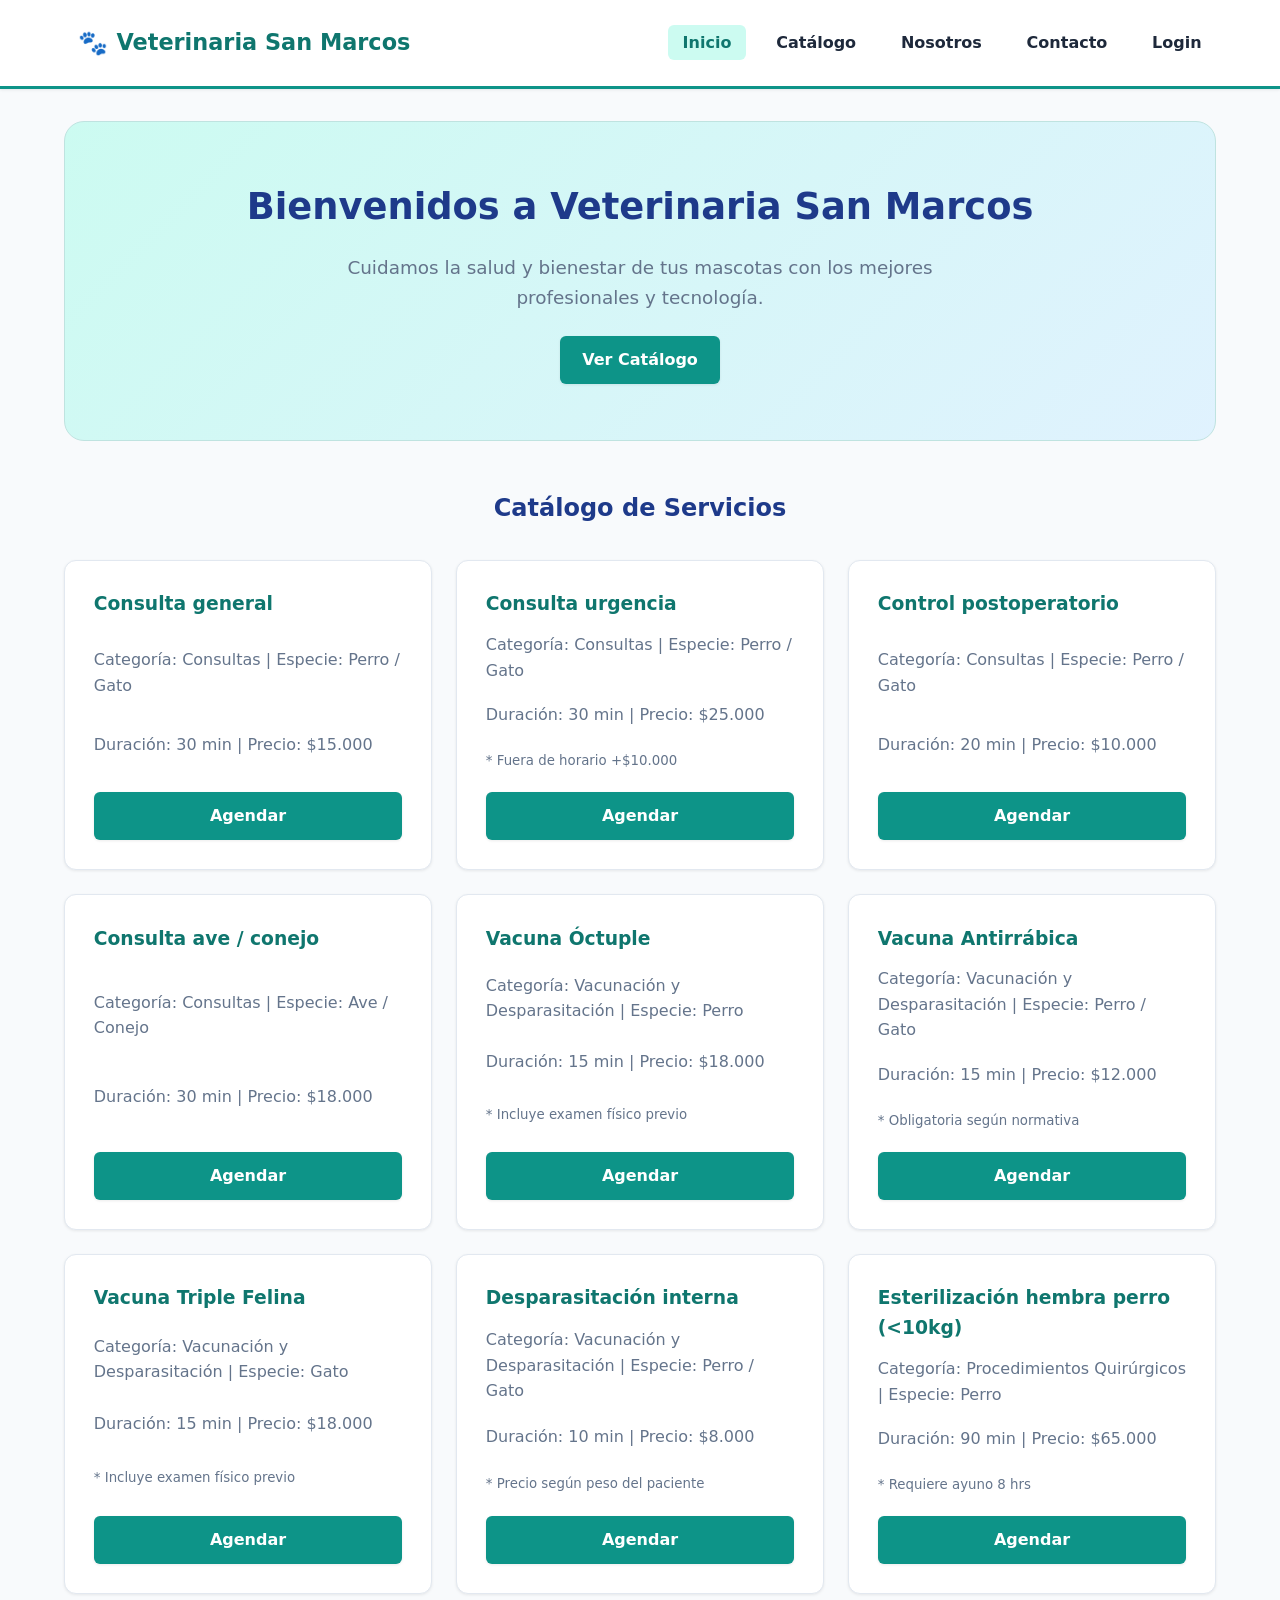
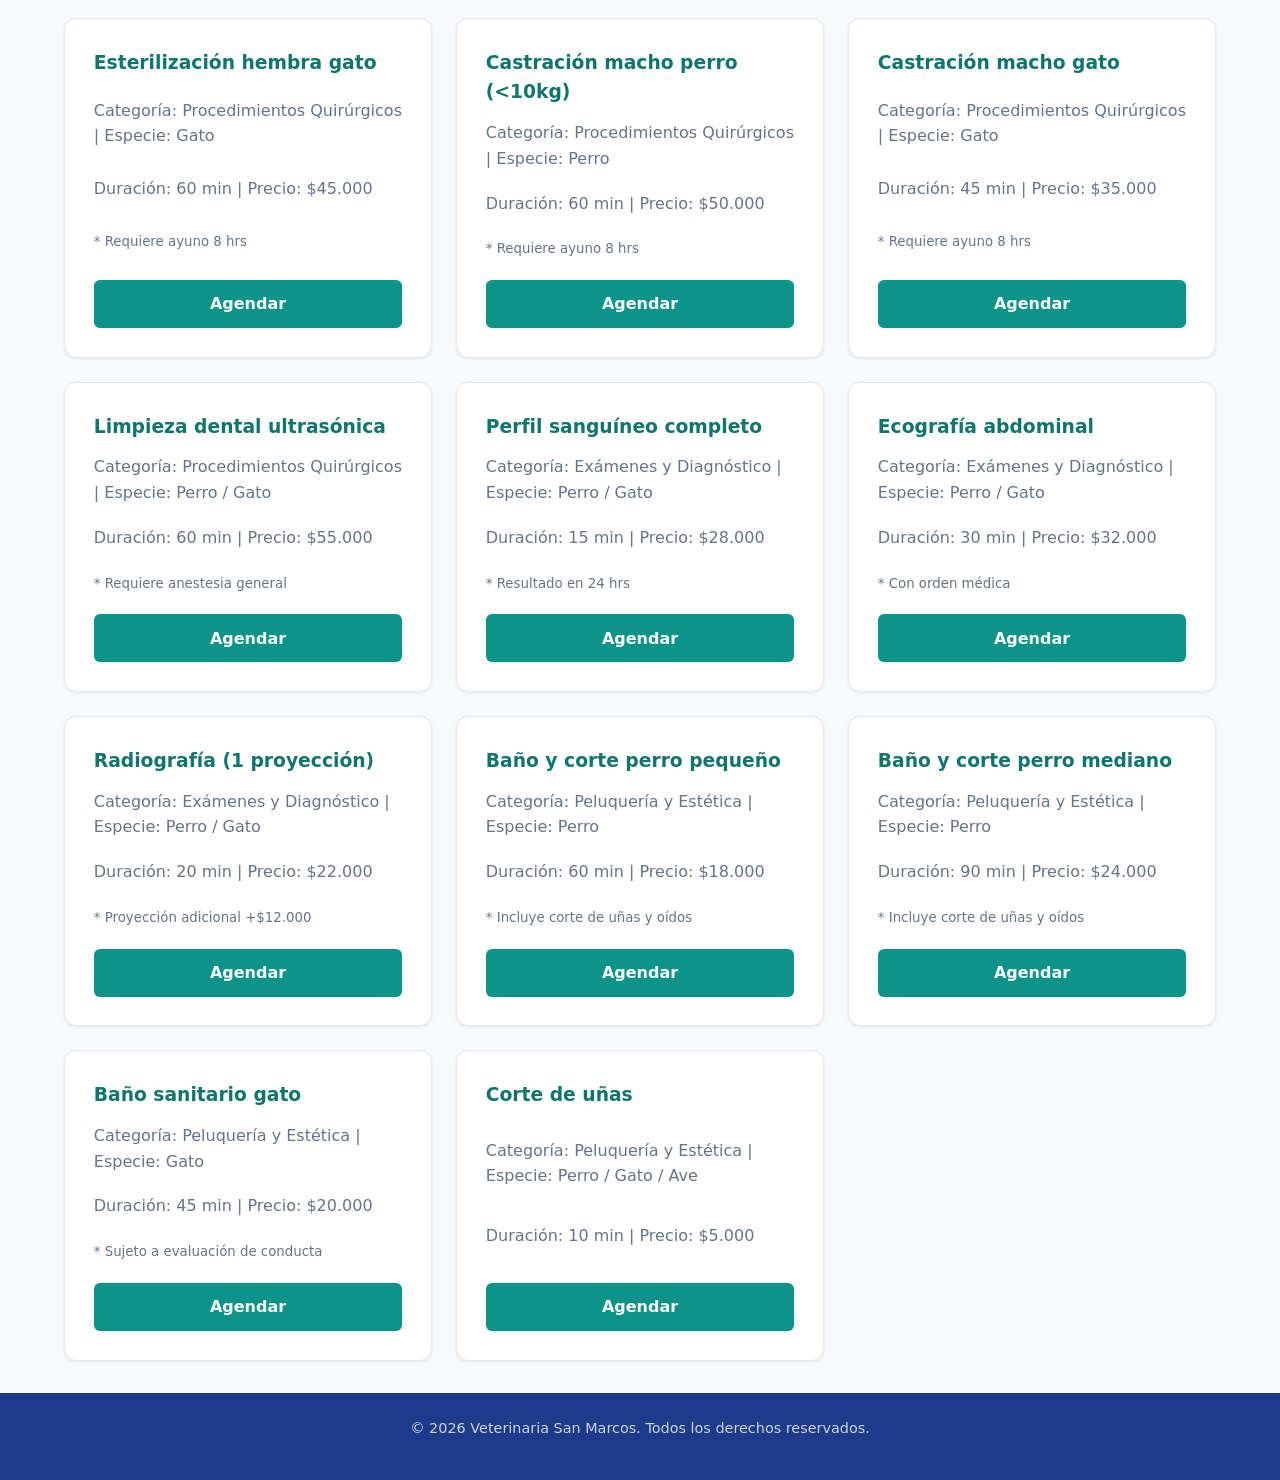
==== index.html @ 1b7a9d5f "Add files via upload" ====
<!DOCTYPE html>
<html lang="es">
<head>
  <meta charset="UTF-8">
  <meta name="viewport" content="width=device-width, initial-scale=1.0">
  <title>Veterinaria San Marcos - Inicio</title>
  <link rel="stylesheet" href="css/style.css">
</head>
<body>
  <header>
    <nav>
      <a href="index.html" class="logo">Veterinaria San Marcos</a>
      <ul>
        <li><a href="index.html" class="active">Inicio</a></li>
        <li><a href="catalogo.html">Catálogo</a></li>
        <li><a href="nosotros.html">Nosotros</a></li>
        <li><a href="contacto.html">Contacto</a></li>
        <li><a href="login.html">Login</a></li>
      </ul>
    </nav>
  </header>

  <main>
    <section class="hero">
      <h1>Bienvenidos a Veterinaria San Marcos</h1>
      <p>Cuidamos la salud y bienestar de tus mascotas con los mejores profesionales y tecnología.</p>
      <a href="catalogo.html" class="btn">Ver Catálogo</a>
    </section>

    <section class="destacados">
     <section class="destacados">
  <h2>Catálogo de Servicios</h2>
  <div class="card-grid">
    <div class="card">
      <h3>Consulta general</h3>
      <p>Categoría: Consultas | Especie: Perro / Gato</p>
      <p>Duración: 30 min | Precio: $15.000</p>
      <a href="contacto.html" class="btn">Agendar</a>
    </div>
    <div class="card">
      <h3>Consulta urgencia</h3>
      <p>Categoría: Consultas | Especie: Perro / Gato</p>
      <p>Duración: 30 min | Precio: $25.000</p>
      <p><small>* Fuera de horario +$10.000</small></p>
      <a href="contacto.html" class="btn">Agendar</a>
    </div>
    <div class="card">
      <h3>Control postoperatorio</h3>
      <p>Categoría: Consultas | Especie: Perro / Gato</p>
      <p>Duración: 20 min | Precio: $10.000</p>
      <a href="contacto.html" class="btn">Agendar</a>
    </div>
    <div class="card">
      <h3>Consulta ave / conejo</h3>
      <p>Categoría: Consultas | Especie: Ave / Conejo</p>
      <p>Duración: 30 min | Precio: $18.000</p>
      <a href="contacto.html" class="btn">Agendar</a>
    </div>
    <div class="card">
      <h3>Vacuna Óctuple</h3>
      <p>Categoría: Vacunación y Desparasitación | Especie: Perro</p>
      <p>Duración: 15 min | Precio: $18.000</p>
      <p><small>* Incluye examen físico previo</small></p>
      <a href="contacto.html" class="btn">Agendar</a>
    </div>
    <div class="card">
      <h3>Vacuna Antirrábica</h3>
      <p>Categoría: Vacunación y Desparasitación | Especie: Perro / Gato</p>
      <p>Duración: 15 min | Precio: $12.000</p>
      <p><small>* Obligatoria según normativa</small></p>
      <a href="contacto.html" class="btn">Agendar</a>
    </div>
    <div class="card">
      <h3>Vacuna Triple Felina</h3>
      <p>Categoría: Vacunación y Desparasitación | Especie: Gato</p>
      <p>Duración: 15 min | Precio: $18.000</p>
      <p><small>* Incluye examen físico previo</small></p>
      <a href="contacto.html" class="btn">Agendar</a>
    </div>
    <div class="card">
      <h3>Desparasitación interna</h3>
      <p>Categoría: Vacunación y Desparasitación | Especie: Perro / Gato</p>
      <p>Duración: 10 min | Precio: $8.000</p>
      <p><small>* Precio según peso del paciente</small></p>
      <a href="contacto.html" class="btn">Agendar</a>
    </div>
    <div class="card">
      <h3>Esterilización hembra perro (&lt;10kg)</h3>
      <p>Categoría: Procedimientos Quirúrgicos | Especie: Perro</p>
      <p>Duración: 90 min | Precio: $65.000</p>
      <p><small>* Requiere ayuno 8 hrs</small></p>
      <a href="contacto.html" class="btn">Agendar</a>
    </div>
    <div class="card">
      <h3>Esterilización hembra gato</h3>
      <p>Categoría: Procedimientos Quirúrgicos | Especie: Gato</p>
      <p>Duración: 60 min | Precio: $45.000</p>
      <p><small>* Requiere ayuno 8 hrs</small></p>
      <a href="contacto.html" class="btn">Agendar</a>
    </div>
    <div class="card">
      <h3>Castración macho perro (&lt;10kg)</h3>
      <p>Categoría: Procedimientos Quirúrgicos | Especie: Perro</p>
      <p>Duración: 60 min | Precio: $50.000</p>
      <p><small>* Requiere ayuno 8 hrs</small></p>
      <a href="contacto.html" class="btn">Agendar</a>
    </div>
    <div class="card">
      <h3>Castración macho gato</h3>
      <p>Categoría: Procedimientos Quirúrgicos | Especie: Gato</p>
      <p>Duración: 45 min | Precio: $35.000</p>
      <p><small>* Requiere ayuno 8 hrs</small></p>
      <a href="contacto.html" class="btn">Agendar</a>
    </div>
    <div class="card">
      <h3>Limpieza dental ultrasónica</h3>
      <p>Categoría: Procedimientos Quirúrgicos | Especie: Perro / Gato</p>
      <p>Duración: 60 min | Precio: $55.000</p>
      <p><small>* Requiere anestesia general</small></p>
      <a href="contacto.html" class="btn">Agendar</a>
    </div>
    <div class="card">
      <h3>Perfil sanguíneo completo</h3>
      <p>Categoría: Exámenes y Diagnóstico | Especie: Perro / Gato</p>
      <p>Duración: 15 min | Precio: $28.000</p>
      <p><small>* Resultado en 24 hrs</small></p>
      <a href="contacto.html" class="btn">Agendar</a>
    </div>
    <div class="card">
      <h3>Ecografía abdominal</h3>
      <p>Categoría: Exámenes y Diagnóstico | Especie: Perro / Gato</p>
      <p>Duración: 30 min | Precio: $32.000</p>
      <p><small>* Con orden médica</small></p>
      <a href="contacto.html" class="btn">Agendar</a>
    </div>
    <div class="card">
      <h3>Radiografía (1 proyección)</h3>
      <p>Categoría: Exámenes y Diagnóstico | Especie: Perro / Gato</p>
      <p>Duración: 20 min | Precio: $22.000</p>
      <p><small>* Proyección adicional +$12.000</small></p>
      <a href="contacto.html" class="btn">Agendar</a>
    </div>
    <div class="card">
      <h3>Baño y corte perro pequeño</h3>
      <p>Categoría: Peluquería y Estética | Especie: Perro</p>
      <p>Duración: 60 min | Precio: $18.000</p>
      <p><small>* Incluye corte de uñas y oídos</small></p>
      <a href="contacto.html" class="btn">Agendar</a>
    </div>
    <div class="card">
      <h3>Baño y corte perro mediano</h3>
      <p>Categoría: Peluquería y Estética | Especie: Perro</p>
      <p>Duración: 90 min | Precio: $24.000</p>
      <p><small>* Incluye corte de uñas y oídos</small></p>
      <a href="contacto.html" class="btn">Agendar</a>
    </div>
    <div class="card">
      <h3>Baño sanitario gato</h3>
      <p>Categoría: Peluquería y Estética | Especie: Gato</p>
      <p>Duración: 45 min | Precio: $20.000</p>
      <p><small>* Sujeto a evaluación de conducta</small></p>
      <a href="contacto.html" class="btn">Agendar</a>
    </div>
    <div class="card">
      <h3>Corte de uñas</h3>
      <p>Categoría: Peluquería y Estética | Especie: Perro / Gato / Ave</p>
      <p>Duración: 10 min | Precio: $5.000</p>
      <a href="contacto.html" class="btn">Agendar</a>
    </div>

  </div>
</section>
    </section>
  </main>

  <footer>
    <p>&copy; 2026 Veterinaria San Marcos. Todos los derechos reservados.</p>
  </footer>

  <script src="js/data.js"></script>
  <script src="js/app.js"></script>
</body>
</html>
---- css/style.css ----
/* ==========================================================================
   VETERINARIA SAN MARCOS - ESTILOS GLOBALES
   Tema: Profesional, Limpio, Amigable con Mascotas
   ========================================================================== */

:root {
  /* Paleta de Colores Principal */
  --primary: #0d9488;             /* Verde menta / Teal (Salud & Frescura) */
  --primary-hover: #0f766e;
  --primary-light: #ccfbf1;
  --secondary: #1e3a8a;           /* Azul Profundo (Confianza) */
  --secondary-light: #dbeafe;
  --accent: #f59e0b;              /* Ámbar / Dorado (Aviso / Destacados) */
  --accent-hover: #d97706;
  --danger: #ef4444;
  --danger-light: #fee2e2;
  --success: #10b981;
  --success-light: #d1fae5;
  
  /* Fondos y Textos */
  --bg-main: #f8fafc;
  --bg-card: #ffffff;
  --text-dark: #1e293b;
  --text-muted: #64748b;
  --border-color: #e2e8f0;
  
  /* Bordes & Sombras */
  --radius-sm: 6px;
  --radius-md: 12px;
  --radius-lg: 20px;
  
  --shadow-sm: 0 1px 3px rgba(0, 0, 0, 0.08);
  --shadow-md: 0 4px 12px rgba(0, 0, 0, 0.08);
  --shadow-lg: 0 10px 25px rgba(0, 0, 0, 0.1);
  --transition: all 0.25s ease-in-out;
}

/* --------------------------------------------------------------------------
   Reset & Tipografía Base
   -------------------------------------------------------------------------- */
* {
  box-sizing: border-box;
  margin: 0;
  padding: 0;
}

body {
  font-family: 'Segoe UI', system-ui, -apple-system, BlinkMacSystemFont, Roboto, sans-serif;
  background-color: var(--bg-main);
  color: var(--text-dark);
  line-height: 1.6;
  min-height: 100vh;
  display: flex;
  flex-direction: column;
}

main {
  flex: 1;
  max-width: 1200px;
  width: 100%;
  margin: 0 auto;
  padding: 2rem 1.5rem;
}

h1, h2, h3, h4 {
  color: var(--secondary);
  margin-bottom: 0.8rem;
  font-weight: 700;
}

p {
  margin-bottom: 1rem;
}

/* --------------------------------------------------------------------------
   Header & Navegación Principal
   -------------------------------------------------------------------------- */
header {
  background-color: var(--bg-card);
  box-shadow: var(--shadow-sm);
  position: sticky;
  top: 0;
  z-index: 100;
  border-bottom: 3px solid var(--primary);
}

nav {
  max-width: 1200px;
  margin: 0 auto;
  padding: 1rem 1.5rem;
  display: flex;
  justify-content: space-between;
  align-items: center;
  flex-wrap: wrap;
  gap: 1rem;
}

nav .logo {
  font-size: 1.4rem;
  font-weight: 700;
  color: var(--primary-hover);
  text-decoration: none;
  display: flex;
  align-items: center;
  gap: 0.5rem;
}

nav .logo::before {
  content: "🐾";
  font-size: 1.5rem;
}

nav ul {
  display: flex;
  list-style: none;
  gap: 1rem;
  align-items: center;
}

nav a {
  text-decoration: none;
  color: var(--text-dark);
  font-weight: 600;
  padding: 0.5rem 0.9rem;
  border-radius: var(--radius-sm);
  transition: var(--transition);
}

nav a:hover,
nav a.active {
  color: var(--primary-hover);
  background-color: var(--primary-light);
}

/* --------------------------------------------------------------------------
   Botones & Formularios Estilizados
   -------------------------------------------------------------------------- */
.btn {
  display: inline-block;
  background-color: var(--primary);
  color: #ffffff;
  padding: 0.7rem 1.4rem;
  border: none;
  border-radius: var(--radius-sm);
  font-weight: 600;
  cursor: pointer;
  text-decoration: none;
  text-align: center;
  transition: var(--transition);
  box-shadow: var(--shadow-sm);
}

.btn:hover {
  background-color: var(--primary-hover);
  transform: translateY(-2px);
  box-shadow: var(--shadow-md);
}

.btn-secondary {
  background-color: var(--secondary);
}

.btn-secondary:hover {
  background-color: #1d4ed8;
}

.form-group {
  margin-bottom: 1.25rem;
  display: flex;
  flex-direction: column;
  gap: 0.4rem;
  text-align: left;
}

label {
  font-weight: 600;
  font-size: 0.95rem;
  color: var(--text-dark);
}

input[type="text"],
input[type="email"],
input[type="password"],
input[type="tel"],
input[type="number"],
input[type="date"],
select,
textarea {
  width: 100%;
  padding: 0.75rem 0.9rem;
  border: 1px solid var(--border-color);
  border-radius: var(--radius-sm);
  font-size: 1rem;
  background-color: #ffffff;
  transition: var(--transition);
  color: var(--text-dark);
}

input:focus,
select:focus,
textarea:focus {
  outline: none;
  border-color: var(--primary);
  box-shadow: 0 0 0 3px rgba(13, 148, 136, 0.15);
}

/* --------------------------------------------------------------------------
   1. INDEX.HTML (Página Principal)
   -------------------------------------------------------------------------- */
.hero {
  background: linear-gradient(135deg, var(--primary-light) 0%, #e0f2fe 100%);
  padding: 3.5rem 2rem;
  border-radius: var(--radius-lg);
  text-align: center;
  margin-bottom: 3rem;
  border: 1px solid #bfe3e0;
}

.hero h1 {
  font-size: 2.3rem;
  color: var(--secondary);
  margin-bottom: 1rem;
}

.hero p {
  font-size: 1.15rem;
  color: var(--text-muted);
  max-width: 650px;
  margin: 0 auto 1.5rem auto;
}

.destacados h2 {
  text-align: center;
  margin-bottom: 2rem;
}

.card-grid {
  display: grid;
  grid-template-columns: repeat(auto-fit, minmax(280px, 1fr));
  gap: 1.5rem;
}

.card {
  background-color: var(--bg-card);
  padding: 1.8rem;
  border-radius: var(--radius-md);
  border: 1px solid var(--border-color);
  box-shadow: var(--shadow-sm);
  transition: var(--transition);
  display: flex;
  flex-direction: column;
  justify-content: space-between;
}

.card:hover {
  transform: translateY(-4px);
  box-shadow: var(--shadow-md);
  border-color: var(--primary);
}

.card h3 {
  color: var(--primary-hover);
}

.card p {
  color: var(--text-muted);
  margin-bottom: 1.2rem;
}

/* --------------------------------------------------------------------------
   2. CONTACTO.HTML
   -------------------------------------------------------------------------- */
#contacto-form-section {
  background-color: var(--bg-card);
  padding: 2rem;
  border-radius: var(--radius-md);
  border: 1px solid var(--border-color);
  box-shadow: var(--shadow-sm);
  margin-bottom: 2rem;
}

#map-container {
  border-radius: var(--radius-md);
  overflow: hidden;
  border: 1px solid var(--border-color);
}

.contacto-info {
  background-color: var(--secondary-light);
  padding: 1.8rem;
  border-radius: var(--radius-md);
  border-left: 5px solid var(--secondary);
}

/* --------------------------------------------------------------------------
   3. LOGIN.HTML, REGISTRO.HTML Y SELECCIÓN.HTML
   -------------------------------------------------------------------------- */
.auth-container,
.seleccion-container {
  max-width: 450px;
  margin: 2rem auto;
  background-color: var(--bg-card);
  padding: 2.5rem;
  border-radius: var(--radius-lg);
  box-shadow: var(--shadow-md);
  border: 1px solid var(--border-color);
  text-align: center;
}

.auth-container h1,
.seleccion-container h1 {
  margin-bottom: 0.5rem;
}

.auth-container p,
.seleccion-container p {
  color: var(--text-muted);
  margin-bottom: 1.5rem;
}

.seleccion-options {
  display: flex;
  flex-direction: column;
  gap: 1.2rem;
  margin-top: 1.5rem;
}

.btn-option {
  padding: 1.2rem;
  font-size: 1.1rem;
  display: flex;
  align-items: center;
  justify-content: center;
  gap: 0.8rem;
  background-color: var(--bg-main);
  border: 2px solid var(--border-color);
  border-radius: var(--radius-md);
  color: var(--text-dark);
  font-weight: 600;
  text-decoration: none;
  transition: var(--transition);
}

.btn-option:hover {
  border-color: var(--primary);
  background-color: var(--primary-light);
  color: var(--primary-hover);
}

/* --------------------------------------------------------------------------
   4. CATÁLOGO.HTML & NOVEDADES.HTML
   -------------------------------------------------------------------------- */
.filter-bar {
  display: flex;
  gap: 1rem;
  margin-bottom: 2rem;
  flex-wrap: wrap;
}

.novedad-card,
.catalogo-item {
  background-color: var(--bg-card);
  border-radius: var(--radius-md);
  padding: 1.5rem;
  border: 1px solid var(--border-color);
  box-shadow: var(--shadow-sm);
  transition: var(--transition);
}

.novedad-card:hover,
.catalogo-item:hover {
  box-shadow: var(--shadow-md);
  border-color: var(--primary);
}

.badge {
  display: inline-block;
  padding: 0.25rem 0.6rem;
  font-size: 0.8rem;
  font-weight: 700;
  border-radius: 50px;
  text-transform: uppercase;
}

.badge-primary { background-color: var(--primary-light); color: var(--primary-hover); }
.badge-accent { background-color: #fef3c7; color: var(--accent-hover); }

/* --------------------------------------------------------------------------
   5. NOSOTROS.HTML
   -------------------------------------------------------------------------- */
.about-section {
  display: grid;
  grid-template-columns: repeat(auto-fit, minmax(300px, 1fr));
  gap: 2rem;
  align-items: center;
  margin-bottom: 3rem;
}

.team-grid {
  display: grid;
  grid-template-columns: repeat(auto-fit, minmax(220px, 1fr));
  gap: 1.5rem;
}

.team-member {
  background-color: var(--bg-card);
  padding: 1.5rem;
  text-align: center;
  border-radius: var(--radius-md);
  border: 1px solid var(--border-color);
}

.team-member img {
  width: 100px;
  height: 100px;
  border-radius: 50%;
  object-fit: cover;
  margin-bottom: 1rem;
  border: 3px solid var(--primary-light);
}

/* --------------------------------------------------------------------------
   6. PANEL DE ADMINISTRACIÓN (admin/index.html, servicios.html, usuarios.html)
   -------------------------------------------------------------------------- */
.admin-container {
  max-width: 100%;
}

.table-responsive {
  width: 100%;
  overflow-x: auto;
  background-color: var(--bg-card);
  border-radius: var(--radius-md);
  box-shadow: var(--shadow-sm);
  border: 1px solid var(--border-color);
  margin-top: 1rem;
}

table {
  width: 100%;
  border-collapse: collapse;
  text-align: left;
  font-size: 0.95rem;
}

th {
  background-color: #f1f5f9;
  color: var(--secondary);
  font-weight: 700;
  padding: 1rem;
  border-bottom: 2px solid var(--border-color);
}

td {
  padding: 1rem;
  border-bottom: 1px solid var(--border-color);
  vertical-align: middle;
}

tr:hover {
  background-color: #f8fafc;
}

.table-actions {
  display: flex;
  gap: 0.5rem;
}

.btn-icon {
  background: none;
  border: none;
  cursor: pointer;
  font-size: 1.1rem;
  padding: 0.3rem 0.5rem;
  border-radius: var(--radius-sm);
  transition: var(--transition);
}

.btn-icon:hover {
  background-color: var(--border-color);
}

/* Roles y Estados en Tablas */
.role, .status {
  padding: 0.25rem 0.6rem;
  border-radius: 50px;
  font-size: 0.8rem;
  font-weight: 600;
}

.role-cliente { background-color: #e0f2fe; color: #0369a1; }
.role-recepcionista { background-color: #fef3c7; color: #b45309; }
.status-activo { background-color: var(--success-light); color: #047857; }
.status-inactivo { background-color: var(--danger-light); color: var(--danger); }

/* --------------------------------------------------------------------------
   Pie de Página (Footer)
   -------------------------------------------------------------------------- */
footer {
  background-color: var(--secondary);
  color: #cbd5e1;
  text-align: center;
  padding: 1.5rem;
  margin-top: auto;
  font-size: 0.9rem;
}

/* --------------------------------------------------------------------------
   Responsive Design (Pantallas Pequeñas)
   -------------------------------------------------------------------------- */
@media (max-width: 768px) {
  nav {
    flex-direction: column;
    align-items: flex-start;
  }
  
  nav ul {
    width: 100%;
    flex-wrap: wrap;
    gap: 0.5rem;
  }

  .hero h1 {
    font-size: 1.8rem;
  }
}
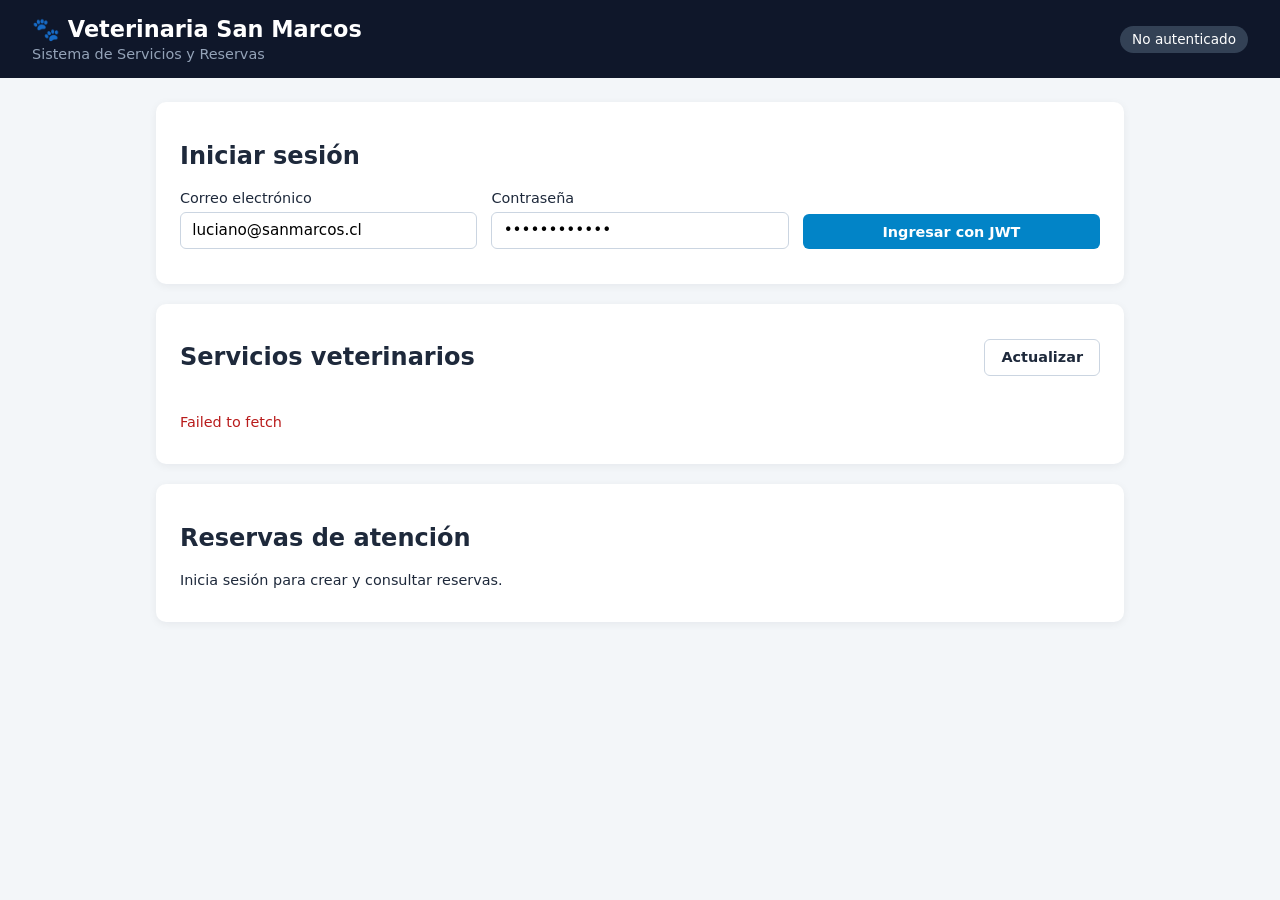
==== commit a743289a: "Add files via upload" ====
--- a/index.html
+++ b/index.html
@@ -1,183 +1,104 @@
 <!DOCTYPE html>
 <html lang="es">
 <head>
-  <meta charset="UTF-8">
-  <meta name="viewport" content="width=device-width, initial-scale=1.0">
-  <title>Veterinaria San Marcos - Inicio</title>
-  <link rel="stylesheet" href="css/style.css">
+  <meta charset="UTF-8" />
+  <meta name="viewport" content="width=device-width, initial-scale=1.0" />
+  <title>Veterinaria San Marcos — Portal</title>
+  <link rel="stylesheet" href="styles.css" />
 </head>
 <body>
-  <header>
-    <nav>
-      <a href="index.html" class="logo">Veterinaria San Marcos</a>
-      <ul>
-        <li><a href="index.html" class="active">Inicio</a></li>
-        <li><a href="catalogo.html">Catálogo</a></li>
-        <li><a href="nosotros.html">Nosotros</a></li>
-        <li><a href="contacto.html">Contacto</a></li>
-        <li><a href="login.html">Login</a></li>
-      </ul>
-    </nav>
+  <header class="topbar">
+    <div>
+      <h1>🐾 Veterinaria San Marcos</h1>
+      <p class="subtitle">Sistema de Servicios y Reservas</p>
+    </div>
+    <div id="sessionBar" class="session-bar">
+      <span id="sessionBadge" class="badge">No autenticado</span>
+      <button id="btnLogout" class="btn btn-secondary hidden" type="button">Cerrar sesión</button>
+    </div>
   </header>
 
-  <main>
-    <section class="hero">
-      <h1>Bienvenidos a Veterinaria San Marcos</h1>
-      <p>Cuidamos la salud y bienestar de tus mascotas con los mejores profesionales y tecnología.</p>
-      <a href="catalogo.html" class="btn">Ver Catálogo</a>
+  <main class="container">
+    <!-- Autenticación -->
+    <section id="authSection" class="card">
+      <h2>Iniciar sesión</h2>
+      <form id="loginForm" class="form-grid">
+        <label>
+          Correo electrónico
+          <input type="email" id="loginEmail" value="luciano@sanmarcos.cl" required />
+        </label>
+        <label>
+          Contraseña
+          <input type="password" id="loginPassword" value="Password123!" required />
+        </label>
+        <button type="submit" class="btn btn-primary">Ingresar con JWT</button>
+      </form>
+      <p id="authMessage" class="msg"></p>
     </section>
 
-    <section class="destacados">
-     <section class="destacados">
-  <h2>Catálogo de Servicios</h2>
-  <div class="card-grid">
-    <div class="card">
-      <h3>Consulta general</h3>
-      <p>Categoría: Consultas | Especie: Perro / Gato</p>
-      <p>Duración: 30 min | Precio: $15.000</p>
-      <a href="contacto.html" class="btn">Agendar</a>
-    </div>
-    <div class="card">
-      <h3>Consulta urgencia</h3>
-      <p>Categoría: Consultas | Especie: Perro / Gato</p>
-      <p>Duración: 30 min | Precio: $25.000</p>
-      <p><small>* Fuera de horario +$10.000</small></p>
-      <a href="contacto.html" class="btn">Agendar</a>
-    </div>
-    <div class="card">
-      <h3>Control postoperatorio</h3>
-      <p>Categoría: Consultas | Especie: Perro / Gato</p>
-      <p>Duración: 20 min | Precio: $10.000</p>
-      <a href="contacto.html" class="btn">Agendar</a>
-    </div>
-    <div class="card">
-      <h3>Consulta ave / conejo</h3>
-      <p>Categoría: Consultas | Especie: Ave / Conejo</p>
-      <p>Duración: 30 min | Precio: $18.000</p>
-      <a href="contacto.html" class="btn">Agendar</a>
-    </div>
-    <div class="card">
-      <h3>Vacuna Óctuple</h3>
-      <p>Categoría: Vacunación y Desparasitación | Especie: Perro</p>
-      <p>Duración: 15 min | Precio: $18.000</p>
-      <p><small>* Incluye examen físico previo</small></p>
-      <a href="contacto.html" class="btn">Agendar</a>
-    </div>
-    <div class="card">
-      <h3>Vacuna Antirrábica</h3>
-      <p>Categoría: Vacunación y Desparasitación | Especie: Perro / Gato</p>
-      <p>Duración: 15 min | Precio: $12.000</p>
-      <p><small>* Obligatoria según normativa</small></p>
-      <a href="contacto.html" class="btn">Agendar</a>
-    </div>
-    <div class="card">
-      <h3>Vacuna Triple Felina</h3>
-      <p>Categoría: Vacunación y Desparasitación | Especie: Gato</p>
-      <p>Duración: 15 min | Precio: $18.000</p>
-      <p><small>* Incluye examen físico previo</small></p>
-      <a href="contacto.html" class="btn">Agendar</a>
-    </div>
-    <div class="card">
-      <h3>Desparasitación interna</h3>
-      <p>Categoría: Vacunación y Desparasitación | Especie: Perro / Gato</p>
-      <p>Duración: 10 min | Precio: $8.000</p>
-      <p><small>* Precio según peso del paciente</small></p>
-      <a href="contacto.html" class="btn">Agendar</a>
-    </div>
-    <div class="card">
-      <h3>Esterilización hembra perro (&lt;10kg)</h3>
-      <p>Categoría: Procedimientos Quirúrgicos | Especie: Perro</p>
-      <p>Duración: 90 min | Precio: $65.000</p>
-      <p><small>* Requiere ayuno 8 hrs</small></p>
-      <a href="contacto.html" class="btn">Agendar</a>
-    </div>
-    <div class="card">
-      <h3>Esterilización hembra gato</h3>
-      <p>Categoría: Procedimientos Quirúrgicos | Especie: Gato</p>
-      <p>Duración: 60 min | Precio: $45.000</p>
-      <p><small>* Requiere ayuno 8 hrs</small></p>
-      <a href="contacto.html" class="btn">Agendar</a>
-    </div>
-    <div class="card">
-      <h3>Castración macho perro (&lt;10kg)</h3>
-      <p>Categoría: Procedimientos Quirúrgicos | Especie: Perro</p>
-      <p>Duración: 60 min | Precio: $50.000</p>
-      <p><small>* Requiere ayuno 8 hrs</small></p>
-      <a href="contacto.html" class="btn">Agendar</a>
-    </div>
-    <div class="card">
-      <h3>Castración macho gato</h3>
-      <p>Categoría: Procedimientos Quirúrgicos | Especie: Gato</p>
-      <p>Duración: 45 min | Precio: $35.000</p>
-      <p><small>* Requiere ayuno 8 hrs</small></p>
-      <a href="contacto.html" class="btn">Agendar</a>
-    </div>
-    <div class="card">
-      <h3>Limpieza dental ultrasónica</h3>
-      <p>Categoría: Procedimientos Quirúrgicos | Especie: Perro / Gato</p>
-      <p>Duración: 60 min | Precio: $55.000</p>
-      <p><small>* Requiere anestesia general</small></p>
-      <a href="contacto.html" class="btn">Agendar</a>
-    </div>
-    <div class="card">
-      <h3>Perfil sanguíneo completo</h3>
-      <p>Categoría: Exámenes y Diagnóstico | Especie: Perro / Gato</p>
-      <p>Duración: 15 min | Precio: $28.000</p>
-      <p><small>* Resultado en 24 hrs</small></p>
-      <a href="contacto.html" class="btn">Agendar</a>
-    </div>
-    <div class="card">
-      <h3>Ecografía abdominal</h3>
-      <p>Categoría: Exámenes y Diagnóstico | Especie: Perro / Gato</p>
-      <p>Duración: 30 min | Precio: $32.000</p>
-      <p><small>* Con orden médica</small></p>
-      <a href="contacto.html" class="btn">Agendar</a>
-    </div>
-    <div class="card">
-      <h3>Radiografía (1 proyección)</h3>
-      <p>Categoría: Exámenes y Diagnóstico | Especie: Perro / Gato</p>
-      <p>Duración: 20 min | Precio: $22.000</p>
-      <p><small>* Proyección adicional +$12.000</small></p>
-      <a href="contacto.html" class="btn">Agendar</a>
-    </div>
-    <div class="card">
-      <h3>Baño y corte perro pequeño</h3>
-      <p>Categoría: Peluquería y Estética | Especie: Perro</p>
-      <p>Duración: 60 min | Precio: $18.000</p>
-      <p><small>* Incluye corte de uñas y oídos</small></p>
-      <a href="contacto.html" class="btn">Agendar</a>
-    </div>
-    <div class="card">
-      <h3>Baño y corte perro mediano</h3>
-      <p>Categoría: Peluquería y Estética | Especie: Perro</p>
-      <p>Duración: 90 min | Precio: $24.000</p>
-      <p><small>* Incluye corte de uñas y oídos</small></p>
-      <a href="contacto.html" class="btn">Agendar</a>
-    </div>
-    <div class="card">
-      <h3>Baño sanitario gato</h3>
-      <p>Categoría: Peluquería y Estética | Especie: Gato</p>
-      <p>Duración: 45 min | Precio: $20.000</p>
-      <p><small>* Sujeto a evaluación de conducta</small></p>
-      <a href="contacto.html" class="btn">Agendar</a>
-    </div>
-    <div class="card">
-      <h3>Corte de uñas</h3>
-      <p>Categoría: Peluquería y Estética | Especie: Perro / Gato / Ave</p>
-      <p>Duración: 10 min | Precio: $5.000</p>
-      <a href="contacto.html" class="btn">Agendar</a>
-    </div>
+    <!-- Catálogo de Servicios -->
+    <section class="card">
+      <div class="section-header">
+        <h2>Servicios veterinarios</h2>
+        <button id="btnReloadServicios" class="btn btn-outline" type="button">Actualizar</button>
+      </div>
+      <div id="serviciosList" class="grid-cards"></div>
 
-  </div>
-</section>
+      <!-- Restringido a ROLE_ADMIN -->
+      <div id="adminServiceBox" class="admin-box hidden">
+        <h3>➕ Nuevo servicio (Solo ADMIN)</h3>
+        <form id="createServicioForm" class="form-grid">
+          <label>
+            Nombre
+            <input type="text" id="srvNombre" placeholder="Vacunación" required />
+          </label>
+          <label>
+            Descripción
+            <input type="text" id="srvDescripcion" placeholder="Vacuna anual" required />
+          </label>
+          <label>
+            Precio (CLP)
+            <input type="number" id="srvPrecio" min="1" placeholder="18000" required />
+          </label>
+          <button type="submit" class="btn btn-primary">Crear servicio</button>
+        </form>
+        <p id="adminMessage" class="msg"></p>
+      </div>
+    </section>
+
+    <!-- Reservas (requiere sesión JWT) -->
+    <section id="reservasSection" class="card">
+      <h2>Reservas de atención</h2>
+      <p id="reservasLockedMsg" class="msg">Inicia sesión para crear y consultar reservas.</p>
+
+      <div id="reservasContent" class="hidden">
+        <form id="createReservaForm" class="form-grid">
+          <label>
+            Nombre mascota
+            <input type="text" id="resMascota" placeholder="Toby" required />
+          </label>
+          <label>
+            Especie
+            <input type="text" id="resEspecie" placeholder="Perro" required />
+          </label>
+          <label>
+            Fecha y hora
+            <input type="datetime-local" id="resFechaHora" value="2026-11-26T10:30" required />
+          </label>
+          <label>
+            Servicio
+            <select id="resServicioId" required></select>
+          </label>
+          <button type="submit" class="btn btn-primary">Agendar reserva</button>
+        </form>
+        <p id="reservaMessage" class="msg"></p>
+
+        <h3>Listado de reservas</h3>
+        <div id="reservasList" class="grid-cards"></div>
+      </div>
     </section>
   </main>
 
-  <footer>
-    <p>&copy; 2026 Veterinaria San Marcos. Todos los derechos reservados.</p>
-  </footer>
-
-  <script src="js/data.js"></script>
-  <script src="js/app.js"></script>
+  <script src="app.js"></script>
 </body>
 </html>
--- a/styles.css
+++ b/styles.css
@@ -0,0 +1,162 @@
+* {
+  box-sizing: border-box;
+  font-family: system-ui, -apple-system, Segoe UI, Roboto, sans-serif;
+}
+
+body {
+  margin: 0;
+  background: #f3f6f9;
+  color: #1e293b;
+}
+
+.topbar {
+  background: #0f172a;
+  color: #fff;
+  padding: 1rem 2rem;
+  display: flex;
+  justify-content: space-between;
+  align-items: center;
+  flex-wrap: wrap;
+  gap: 1rem;
+}
+
+.topbar h1 {
+  margin: 0;
+  font-size: 1.4rem;
+}
+
+.subtitle {
+  margin: 0.2rem 0 0;
+  color: #94a3b8;
+  font-size: 0.9rem;
+}
+
+.session-bar {
+  display: flex;
+  align-items: center;
+  gap: 0.75rem;
+}
+
+.badge {
+  background: #334155;
+  padding: 0.35rem 0.75rem;
+  border-radius: 999px;
+  font-size: 0.85rem;
+}
+
+.container {
+  max-width: 1000px;
+  margin: 1.5rem auto;
+  padding: 0 1rem;
+  display: grid;
+  gap: 1.25rem;
+}
+
+.card {
+  background: #fff;
+  border-radius: 10px;
+  padding: 1.25rem 1.5rem;
+  box-shadow: 0 2px 8px rgba(15, 23, 42, 0.06);
+}
+
+.section-header {
+  display: flex;
+  justify-content: space-between;
+  align-items: center;
+  margin-bottom: 0.75rem;
+}
+
+.form-grid {
+  display: grid;
+  grid-template-columns: repeat(auto-fit, minmax(190px, 1fr));
+  gap: 0.9rem;
+  align-items: end;
+}
+
+label {
+  display: flex;
+  flex-direction: column;
+  gap: 0.35rem;
+  font-size: 0.9rem;
+  font-weight: 500;
+}
+
+input, select {
+  padding: 0.55rem 0.7rem;
+  border: 1px solid #cbd5e1;
+  border-radius: 6px;
+  font-size: 0.95rem;
+}
+
+.btn {
+  border: none;
+  border-radius: 6px;
+  padding: 0.6rem 1rem;
+  cursor: pointer;
+  font-weight: 600;
+  font-size: 0.9rem;
+}
+
+.btn-primary {
+  background: #0284c7;
+  color: #fff;
+}
+
+.btn-secondary {
+  background: #ef4444;
+  color: #fff;
+}
+
+.btn-outline {
+  background: transparent;
+  border: 1px solid #cbd5e1;
+  color: #1e293b;
+}
+
+.grid-cards {
+  display: grid;
+  grid-template-columns: repeat(auto-fit, minmax(230px, 1fr));
+  gap: 0.9rem;
+  margin-top: 0.75rem;
+}
+
+.item-card {
+  border: 1px solid #e2e8f0;
+  border-radius: 8px;
+  padding: 0.9rem;
+  background: #f8fafc;
+}
+
+.item-card h4 {
+  margin: 0 0 0.35rem;
+}
+
+.item-card p {
+  margin: 0.25rem 0;
+  font-size: 0.9rem;
+  color: #475569;
+}
+
+.admin-box {
+  margin-top: 1.25rem;
+  padding-top: 1rem;
+  border-top: 1px dashed #cbd5e1;
+}
+
+.msg {
+  margin-top: 0.65rem;
+  font-size: 0.9rem;
+  font-weight: 500;
+}
+
+.msg.ok {
+  color: #15803d;
+}
+
+.msg.err {
+  color: #b91c1c;
+}
+
+.hidden {
+  display: none !important;
+}
